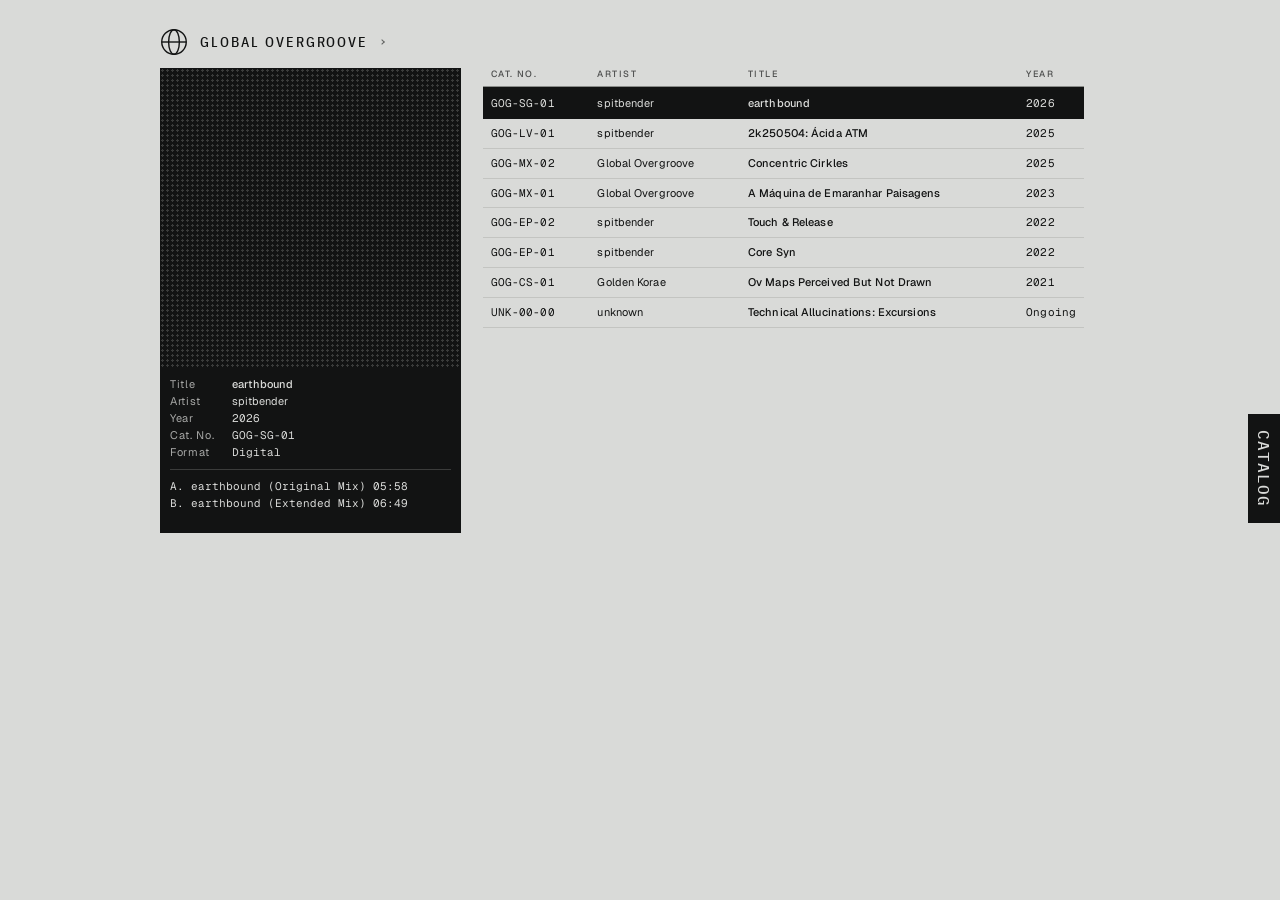
==== catalog/index.html @ df30cfed "Global Overgroove website Clean start: replaces the first upload so earlier photo location data is n" ====
<!DOCTYPE html>
<html lang="en">
<head>
<meta charset="utf-8">
<meta name="viewport" content="width=device-width, initial-scale=1, viewport-fit=cover">

<!-- =====================================================================
     CATALOG PAGE  (catalog/index.html)
     CONTENT BLOCK  -  THIS IS THE ONLY PART YOU NEED TO EDIT HERE
     =====================================================================
     The list is built from "catalog" in assets/site.js.
     To add a release, add it there, not here. Covers go in catalog/covers/.
     ===================================================================== -->
<script>
const PAGE = {

  root: "../",                   // path back to the site root (one folder down)

  browserTitle: "Catalog — Global Overgroove",
  sideTab: "CATALOG",            // text in the black box on the right edge. "" hides it
  heading: "Catalog",            // hidden heading, for screen readers

  /* column headings of the list */
  columns: { cat: "Cat. No.", artist: "Artist", title: "Title", year: "Year" },

  /* labels of the details under the cover, in this order */
  labels: { title: "Title", artist: "Artist", year: "Year", cat: "Cat. No.", format: "Format", status: "Status" },
};
</script>
<!-- ===================== END OF CONTENT BLOCK ===================== -->

<title>Catalog — Global Overgroove</title>
<link rel="preconnect" href="https://fonts.googleapis.com">
<link rel="preconnect" href="https://fonts.gstatic.com" crossorigin>
<link href="https://fonts.googleapis.com/css2?family=Geist:wght@400;500;600&family=Geist+Mono:wght@400;500&family=IBM+Plex+Sans+Condensed:wght@400;500;700&family=IBM+Plex+Mono:wght@400;500;600&display=swap" rel="stylesheet">
<link rel="stylesheet" href="../assets/base.css">
<link rel="stylesheet" href="../assets/list.css">
<script src="../assets/site.js"></script>
<style>
/* catalog page only: square covers, narrower frame, wider list. Type comes from assets/list.css */
:root{--frame-ratio:1/1}
.cols{grid-template-columns:minmax(0,1fr) minmax(0,2fr)}
tbody tr{cursor:default}
td.t.a{font-weight:400}      /* artist regular, title medium, as in the type test */
td.tt{font-weight:500}
.p-specs dd.n{font-family:var(--list-sans)}
.p-specs dd.t{font-weight:500}
.p-specs a.q{opacity:.75;text-decoration:underline;text-decoration-thickness:1px;text-underline-offset:3px}
.p-specs a.q:hover,.p-specs a.q:focus-visible{opacity:1}
@media (max-width:760px){.cols{grid-template-columns:minmax(0,1fr)}}
</style>
</head>
<body>
<div class="page" id="top">

  <nav class="site" id="site"></nav>
  <div class="tabs-side" id="tabs-side"><div class="tab-side" id="tab-side" aria-hidden="true"></div></div>

  <!-- two columns: cover frame on the left, release list on the right -->
  <div class="cols">
    <aside class="preview" id="preview" aria-live="polite">
      <div class="frame"><img id="p-img" alt=""></div>
      <div class="body" id="note"></div>
    </aside>
    <main>
      <h1 class="sr" id="h1"></h1>
      <table>
        <thead><tr><th scope="col" class="wide" id="h-cat"></th><th scope="col" id="h-artist"></th><th scope="col" id="h-title"></th><th scope="col" id="h-year"></th></tr></thead>
        <tbody id="rows"></tbody>
      </table>
    </main>
  </div>
</div>

<script src="../assets/base.js"></script>
<!-- CATALOG BUILDER. Reads "catalog" in assets/site.js. No need to edit. -->
<script>
(function(){
  try {
    var C = PAGE, root = C.root || '', S = (typeof SITE !== 'undefined') ? SITE : {};
    function $(id){ return document.getElementById(id); }
    function el(tag, cls, text){ var e=document.createElement(tag); if(cls) e.className=cls; if(text!=null) e.textContent=text; return e; }

    document.title = C.browserTitle;
    $('h1').textContent = C.heading;
    if (C.sideTab) $('tab-side').textContent = C.sideTab;
    else { $('tabs-side').remove(); document.querySelector('.page').classList.add('no-tabs'); }
    ['artist', 'title', 'cat', 'year'].forEach(function(k){ $('h-' + k).textContent = C.columns[k]; });

    // cover: loaded in the background, shown only once loaded (a missing file keeps the dotted frame)
    var img = $('p-img'), want = '', cache = {};
    img.hidden = true;
    function setImage(src, alt){
      want = src; img.hidden = true;
      if (!src || cache[src] === false) return;
      var put = function(){ if (want === src) { img.src = src; img.alt = alt; img.hidden = false; } };
      if (cache[src] === true) return put();
      var probe = new Image();
      probe.onload = function(){ cache[src] = true; put(); };
      probe.onerror = function(){ cache[src] = false; };
      probe.src = src;
    }

    // the note under the cover
    function show(r, tr){
      [].forEach.call($('rows').children, function(x){ x.classList.toggle('on', x === tr); });
      setImage(r.cover ? root + r.cover : '', r.artist + ': ' + r.title);
      var n = $('note'); n.textContent = '';
      // tech sheet, as on the Discography page: Title, Artist, Year, Cat. No., Format, Status
      // (names in the sans, the rest in the mono), then the tracklist
      var dl = el('dl', 'p-specs');
      [['title', r.title, 'n t'], ['artist', r.artist, 'n'], ['year', r.year], ['cat', r.cat], ['format', r.format], ['status', r.status]].forEach(function(f){
        if (!f[1]) return;
        dl.appendChild(el('dt', null, C.labels[f[0]]));
        var dd = el('dd', f[2] || null);
        if (f[0] === 'status' && r.link) {                  // with a link, the status is a quiet text link
          var a = el('a', 'q', f[1] + ' ↗'); a.href = r.link; a.target = '_blank'; a.rel = 'noopener'; dd.appendChild(a);
        } else dd.textContent = f[1];
        dl.appendChild(dd);
      });
      n.appendChild(dl);
      if (r.tracks && r.tracks.length) {                    // tracklist
        var ol = el('ol', 'tracks'); r.tracks.forEach(function(t){ ol.appendChild(el('li', null, t)); }); n.appendChild(ol);
      }
    }

    var list = S.catalog || [];
    if (!list.length) { $('preview').hidden = true; return; }
    list.forEach(function(r, i){
      var tr = el('tr'), ta = el('td', 't a'), tt = el('td', 'tt');
      var sub = el('span', 'sub', [r.cat, r.type, r.format, r.status].filter(Boolean).join(' · '));
      tr.tabIndex = 0; tr.id = 'c' + (i + 1);    // c1, c2 ... lets the landing search point at one release
      ta.appendChild(document.createTextNode(r.artist));
      tt.appendChild(document.createTextNode(r.title || '—'));
      tt.appendChild(sub);                       // cat · type · format · status, under the title on phones only
      tr.appendChild(el('td', 'cat wide', r.cat || '—'));   // catalogue number first (hidden on phones, where it moves under the title)
      tr.appendChild(ta); tr.appendChild(tt);
      tr.appendChild(el('td', 'yr', r.year || '—'));
      tr.addEventListener('mouseenter', function(){ show(r, tr); });
      tr.addEventListener('focus', function(){ show(r, tr); });
      $('rows').appendChild(tr);
    });

    // arriving from the search (catalog/index.html#c3): show that release and scroll to it
    var m = /^#c(\d+)$/.exec(location.hash), k = m ? +m[1] - 1 : 0;
    if (!list[k]) k = 0;
    var start = $('rows').children[k];
    show(list[k], start);
    if (m) start.scrollIntoView({ block: 'center' });
  } catch (e) {
    console.error(e);
    document.body.insertAdjacentHTML('afterbegin', '<p style="padding:12px;font:14px monospace">Content error: check the quotation marks and commas in assets/site.js.</p>');
  }
})();
</script>
</body>
</html>
---- assets/base.css ----
/* BASE STYLE SHEET - shared by every page: colours, fonts, menu, logo, index tabs.
   Colours are the variables just below (paper / ink / rule); fonts are --label and --value.

   COLOUR SCHEME: light silver on every device (the visitor's dark mode is ignored).
   The dark accents are the ink elements: side tab, hovered rows, and the cover panel on
   Work, Discography and Catalog (see assets/list.css).
   To go back to following the visitor's light / dark setting, use the earlier values:
     light  --paper:#ECEBE6; --ink:#141413; --rule:#8d8b84; --tab-text:#ECEBE6
     dark   --paper:#171716; --ink:#E6E4DD; --rule:#6b6963; --tab-text:#171716  (inside @media (prefers-color-scheme:dark)) */
:root{
  --paper:#D9DAD8; --ink:#121313; --rule:#8a8c89; --tab-text:#D9DAD8; --accent:#7a3cf0;
  color-scheme:light;
  --label:"IBM Plex Sans Condensed","Zen Kaku Gothic New","Arial Narrow",Arial,sans-serif;
  --value:"IBM Plex Mono","Zen Kaku Gothic New",ui-monospace,Menlo,Consolas,monospace;
  box-sizing:border-box;
  padding-top:env(safe-area-inset-top,0px);
  padding-bottom:env(safe-area-inset-bottom,0px);
}
*,*::before,*::after{box-sizing:border-box}
html{height:100%;scroll-behavior:smooth;scroll-padding-top:56px}
body{margin:0;background:var(--paper);color:var(--ink);font-family:var(--label);font-size:15px;line-height:1.35;min-height:100%}
.page{position:relative;max-width:1000px;margin:0 auto;padding:28px 56px 48px 20px;overflow-x:clip}
.page.no-tabs{padding-right:20px}
a{color:inherit;text-decoration-thickness:1px;text-underline-offset:3px}
a:focus-visible,button:focus-visible{outline:3px solid var(--ink);outline-offset:2px}
.sr{position:absolute;width:1px;height:1px;overflow:hidden;clip:rect(0 0 0 0);white-space:nowrap}

/* site bar: logo (links home) + menu title; stays visible while scrolling */
.site{position:sticky;top:env(safe-area-inset-top,0px);z-index:8;width:max-content;max-width:100%;margin:0 0 12px;display:flex;align-items:center;gap:12px;background:var(--paper);padding-right:8px}
.logo{display:block;flex:none;width:28px;height:28px;color:var(--ink)}
.logo svg,.logo img{display:block;width:100%;height:100%}
.logo img{object-fit:contain;object-position:left center}
.logo:hover{opacity:.7}
.logo .ink{fill:currentColor}
.logo .cut{fill:var(--paper);stroke:none}
.logo .cutl{fill:none;stroke:var(--paper);stroke-linecap:round}

/* menu title + small thin chevron (right when closed, down when open) */
.site-btn{display:flex;align-items:center;gap:.8em;background:var(--paper);color:var(--ink);border:0;padding:3px 8px 3px 0;font:500 14px/1.3 var(--label);letter-spacing:.14em;cursor:pointer;text-align:left}
.site-btn.static{cursor:default}
.site-btn.static::after{display:none}
.site-btn::after,.sub-btn::after{content:"";flex:none;width:4px;height:4px;border-right:1px solid currentColor;border-bottom:1px solid currentColor;opacity:.6;transform:rotate(-45deg);transition:transform .15s}
.site-btn[aria-expanded=true]::after,.sub-btn[aria-expanded=true]::after{transform:rotate(45deg) translate(-1px,-1px)}

/* menu list */
.site-menu{position:absolute;top:100%;left:0;margin:2px 0 0;padding:0;list-style:none;min-width:220px;background:var(--paper);border:1px solid var(--rule)}
.site-menu li+li{border-top:1px solid var(--rule)}
.site-menu a{display:block;padding:6px 12px 6px 8px;font-size:14px;letter-spacing:.08em;text-decoration:none}
.site-menu a::before{content:"";display:inline-block;width:1.2em}
.site-menu a[aria-current]::before{content:"\25CF"}
.site-menu a:hover,.site-menu a:focus-visible{background:var(--ink);color:var(--paper);outline:none}

/* sub-list: a line with its own chevron; the list folds open underneath, indented */
.sub-row{display:flex;align-items:stretch}
.sub-row>a{flex:1}
.sub-btn{display:flex;align-items:center;gap:.8em;background:transparent;color:inherit;border:0;padding:6px 12px 6px 8px;font:inherit;font-size:14px;letter-spacing:.08em;cursor:pointer;text-align:left}
.sub-btn.only{flex:1}
.sub-btn.only::before{content:"";display:inline-block;width:1.2em;margin-right:-.8em}
.sub-row>a+.sub-btn{border-left:1px solid var(--rule);padding:6px 12px}
.sub-btn:hover,.sub-btn:focus-visible{background:var(--ink);color:var(--paper);outline:none}
.site-menu ul{list-style:none;margin:0;padding:0;border-top:1px solid var(--rule)}
.site-menu ul[hidden]{display:none}
.site-menu ul a{padding-left:24px;font-size:13px}

/* index tabs: top = this page; side = this page (+ the next page as an outlined link) */
.tab-top{position:absolute;top:28px;right:0;background:var(--ink);color:var(--tab-text);font:700 64px/1 var(--label);height:70px;padding:0 0 0 14px;width:124px;overflow:hidden;white-space:nowrap}
.tab-top span{display:block;transform:translateX(18px);padding-top:3px}
.tabs-side{position:fixed;right:0;top:46%;z-index:5;display:flex;flex-direction:column;align-items:flex-end;gap:6px}
.tab-side{background:var(--ink);color:var(--tab-text);writing-mode:vertical-rl;font:500 16px/1 var(--value);padding:16px 8px;letter-spacing:.06em}
a.tab-side{text-decoration:none;cursor:pointer;background:var(--paper);color:var(--ink);box-shadow:inset 0 0 0 1px var(--ink)}
a.tab-side:hover,a.tab-side:focus-visible{background:var(--ink);color:var(--tab-text);outline:none}

.foot{margin-top:6px;font:400 12px var(--value);display:flex;justify-content:space-between;gap:12px;flex-wrap:wrap}

@media (max-width:760px){
  .page{padding:20px 44px 40px 12px}
  .page.no-tabs{padding-right:12px}
  .tab-top{font-size:48px;height:56px;width:100px;top:20px}
  .tab-side{font-size:18px;padding:12px 6px}
}
/* desktop: the menu opens to the right of the title as one line of sections;
   the chevron turns to point back left while it is open. Phones keep the vertical list above. */
@media (min-width:761px){
  .site-menu{top:50%;left:100%;transform:translateY(-50%);margin:0;display:flex;align-items:center;min-width:0;border:0;background:var(--paper);white-space:nowrap}
  .site-menu[hidden]{display:none}
  .site-menu li+li{border-top:0}
  .site-menu a{padding:3px 9px;font-size:13px;letter-spacing:.12em}
  .site-menu a::before{width:0}
  .site-menu a[aria-current]::before{content:"\25CF";width:auto;margin-right:.45em;font-size:.65em;vertical-align:.15em}
  .site-btn[aria-expanded=true]::after{transform:rotate(135deg) translate(-1px,-1px)}
}
@media (pointer:coarse){.site-menu a,.sub-btn{padding-top:10px;padding-bottom:10px}}
@media (prefers-reduced-motion:reduce){html{scroll-behavior:auto}.site-btn::after,.sub-btn::after{transition:none}}
---- assets/list.css ----
/* LIST PAGES STYLE SHEET - Work, Discography, Catalog: preview frame on the left, list on the right.
   Loaded after base.css. The frame shape is set per page with --frame-ratio.
   Type: Geist for names and titles, Geist Mono for numbers (years, catalogue numbers, durations, formats).
   --list-size sets the text size of every list and preview in one place. */
:root{
  --list-size:11px;
  --list-sans:"Geist","Helvetica Neue",Arial,sans-serif;
  --list-mono:"Geist Mono",ui-monospace,Menlo,Consolas,monospace;
  --row-line:#c3c4c1;                    /* faint line between rows, on the silver */
  --panel:var(--ink);                    /* the cover panel is dark: ink ground, silver text */
  --panel-text:var(--paper);
  --panel-rule:#3b3c3b;
}

.cols{display:grid;grid-template-columns:minmax(0,2fr) minmax(0,3fr);gap:0 22px;align-items:start}

/* list: one faint line under each row; the row under the pointer turns ink */
table{width:100%;border-collapse:collapse;font-variant-numeric:tabular-nums}
td{padding:7px 8px;text-align:left;vertical-align:baseline;border-bottom:1px solid var(--row-line);font:400 var(--list-size)/1.35 var(--list-sans);letter-spacing:.01em}
td.yr,td.cat,td.m{font-family:var(--list-mono);white-space:nowrap}
td.yr{width:4.5em}
td.type{width:1%;white-space:nowrap}
td.t{font-weight:500}
td.t a{text-decoration:none}
td.t a::after{content:"";position:absolute;inset:0}
/* column headings: small spaced capitals with one thin line underneath */
thead th{padding:0 8px 6px;text-align:left;font:500 calc(var(--list-size) - 2px) var(--list-sans);letter-spacing:.16em;text-transform:uppercase;opacity:.7;border-bottom:1px solid var(--rule)}
thead + tbody tr:first-child td{padding-top:9px}

tbody tr{position:relative;cursor:pointer;transition:background .12s,color .12s}
tbody tr.soon{cursor:default}
tbody tr.soon td{opacity:.75}
tbody tr.soon:hover td,tbody tr.soon.on td{opacity:1}
tbody tr:hover,tbody tr:focus-within,tbody tr.on{background:var(--ink);color:var(--paper)}
tbody tr:hover td,tbody tr:focus-within td,tbody tr.on td{border-bottom-color:var(--ink)}
tbody tr:focus-within a{outline:none}
tbody tr:focus-visible{outline:3px solid var(--ink);outline-offset:2px}

/* preview panel: dark, stays in view while scrolling the list */
.preview{position:sticky;top:56px;background:var(--panel);color:var(--panel-text)}
.preview .frame{position:relative;aspect-ratio:var(--frame-ratio,4/5);background:radial-gradient(circle at 50% 50%,var(--panel-rule) 0 1px,transparent 1.4px) 0 0/5px 5px}
.preview img{position:absolute;inset:0;width:100%;height:100%;object-fit:cover;display:block;background:var(--panel)}
.preview .tracks{border-top-color:var(--panel-rule)}
.preview a:focus-visible{outline:2px solid var(--panel-text);outline-offset:2px}
/* quiet text link inside the panel (Open, Discogs, shop links) */
.ql{display:inline-block;font:400 calc(var(--list-size) - 1px) var(--list-mono);letter-spacing:.04em;opacity:.6;text-decoration:underline;text-decoration-thickness:1px;text-underline-offset:3px}
.ql:hover,.ql:focus-visible{opacity:1}
.ql[hidden]{display:none}
.preview img[hidden]{display:none}
.preview .body{padding:8px 10px 10px}
.preview .p-title{margin:0 0 6px;font:500 calc(var(--list-size) + 2px)/1.3 var(--list-sans);letter-spacing:.02em}
.preview .p-meta{margin:0 0 8px;font:400 var(--list-size) var(--list-mono);opacity:.8}
.preview .p-text{margin:0 0 10px;font:400 calc(var(--list-size) + 2px)/1.5 var(--list-sans)}
.preview .p-text:empty{display:none}
.preview .p-open{font:500 var(--list-size) var(--list-sans);letter-spacing:.12em;text-decoration:none;border:1px solid currentColor;padding:3px 10px;display:inline-block}
.preview .p-open[hidden]{display:none}
.preview .p-open:hover,.preview .p-open:focus-visible{background:var(--panel-text);color:var(--panel);outline:none}
.preview .p-soon,.preview .status{display:block;margin:0;font:400 var(--list-size) var(--list-mono);letter-spacing:.04em;opacity:.7}
.preview .p-soon[hidden]{display:none}
/* details under the cover: label / value lines, then a tracklist */
.p-specs{display:grid;grid-template-columns:auto 1fr;gap:3px 18px;margin:0 0 10px}
.p-specs dt{font:400 var(--list-size) var(--list-sans);letter-spacing:.06em;opacity:.75}
.p-specs dd{margin:0;font:400 var(--list-size) var(--list-mono)}
.tracks{list-style:none;margin:0 0 10px;padding:8px 0 0;border-top:1px solid var(--panel-rule);font:400 var(--list-size)/1.6 var(--list-mono)}

/* phones: no preview panel; a tap on a row opens the page, and .sub lines appear under titles */
.sub{display:none}
@media (max-width:760px){
  .cols{grid-template-columns:minmax(0,1fr)}
  .preview{display:none}
  td.type,td.wide,thead th.wide{display:none}
  tbody tr.on:not(:hover){background:none;color:inherit}   /* no preview on phones, so no selected row either */
  tbody tr.on:not(:hover) td{border-bottom-color:var(--row-line)}
  .sub{display:block;margin-top:2px;font:400 calc(var(--list-size) - 1px) var(--list-mono);font-weight:400;letter-spacing:0;opacity:.75}
}
@media (prefers-reduced-motion:reduce){tbody tr{transition:none}}
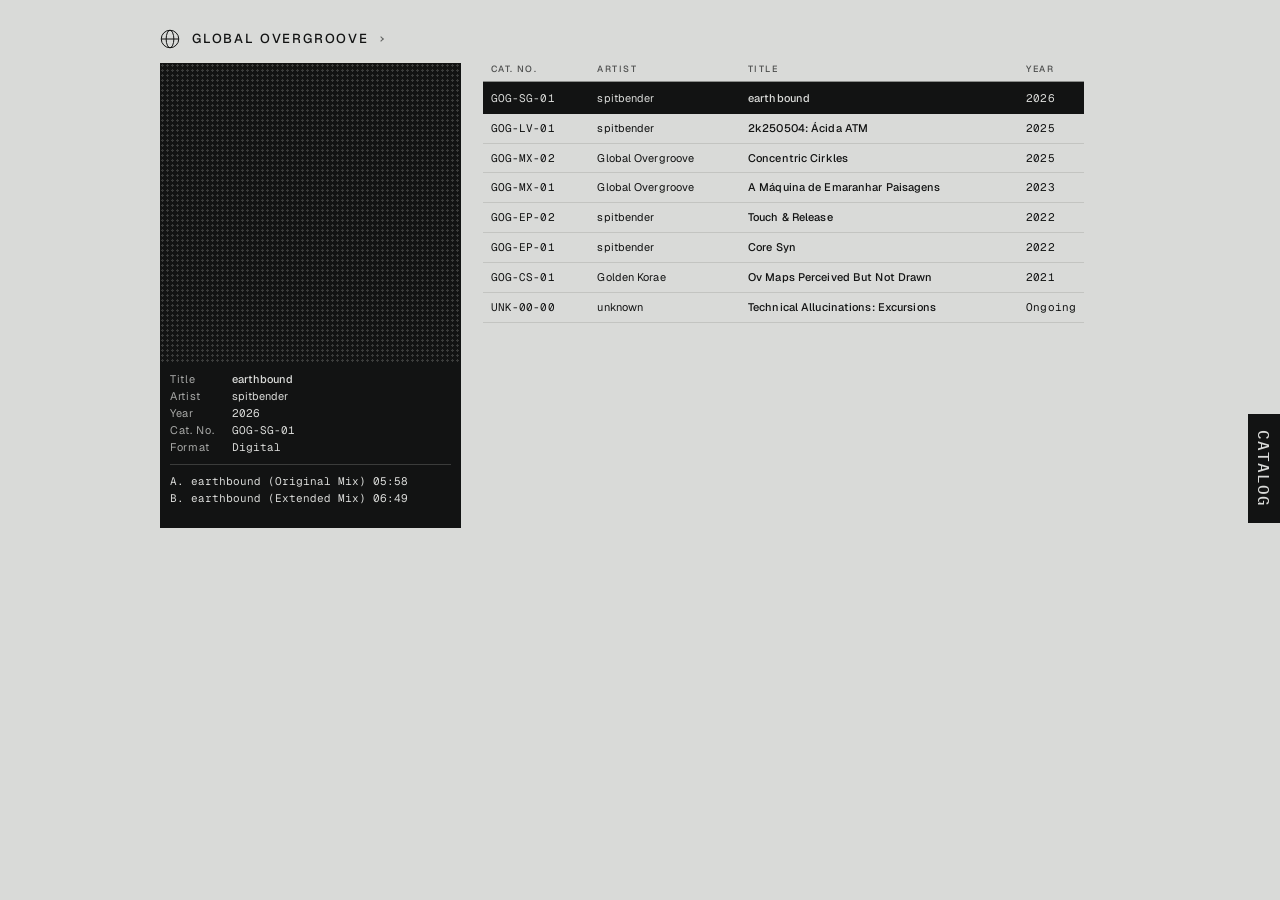
==== commit 3fb4e6dd: "Menu search after the sections, landing-style cursor; phone fixes - desktop menu: title, sections, t" ====
--- a/catalog/index.html
+++ b/catalog/index.html
@@ -144,6 +144,19 @@
     // arriving from the search (catalog/index.html#c3): show that release and scroll to it
     var m = /^#c(\d+)$/.exec(location.hash), k = m ? +m[1] - 1 : 0;
     if (!list[k]) k = 0;
+
+    // once the page has loaded, fetch every cover quietly in the background, so hovering shows it at once
+    window.addEventListener('load', function(){
+      list.forEach(function(x){
+        if (!x.cover) return;
+        var src = root + x.cover;
+        if (src in cache) return;
+        var pre = new Image();
+        pre.onload = function(){ cache[src] = true; };
+        pre.onerror = function(){ cache[src] = false; };
+        pre.src = src;
+      });
+    });
     var start = $('rows').children[k];
     show(list[k], start);
     if (m) start.scrollIntoView({ block: 'center' });
@@ -153,5 +166,6 @@
   }
 })();
 </script>
+<script src="../assets/list-mobile.js"></script>
 </body>
 </html>
--- a/assets/base.css
+++ b/assets/base.css
@@ -12,6 +12,8 @@
   color-scheme:light;
   --label:"IBM Plex Sans Condensed","Zen Kaku Gothic New","Arial Narrow",Arial,sans-serif;
   --value:"IBM Plex Mono","Zen Kaku Gothic New",ui-monospace,Menlo,Consolas,monospace;
+  --nav:"Geist","Helvetica Neue",Arial,sans-serif;     /* site title: the face of the page headings */
+  --nav-mono:"Geist Mono",ui-monospace,Menlo,Consolas,monospace;   /* menu sections and search: the small label face */
   box-sizing:border-box;
   padding-top:env(safe-area-inset-top,0px);
   padding-bottom:env(safe-area-inset-bottom,0px);
@@ -27,7 +29,7 @@
 
 /* site bar: logo (links home) + menu title; stays visible while scrolling */
 .site{position:sticky;top:env(safe-area-inset-top,0px);z-index:8;width:max-content;max-width:100%;margin:0 0 12px;display:flex;align-items:center;gap:12px;background:var(--paper);padding-right:8px}
-.logo{display:block;flex:none;width:28px;height:28px;color:var(--ink)}
+.logo{display:block;flex:none;width:20px;height:20px;color:var(--ink)}
 .logo svg,.logo img{display:block;width:100%;height:100%}
 .logo img{object-fit:contain;object-position:left center}
 .logo:hover{opacity:.7}
@@ -36,7 +38,7 @@
 .logo .cutl{fill:none;stroke:var(--paper);stroke-linecap:round}
 
 /* menu title + small thin chevron (right when closed, down when open) */
-.site-btn{display:flex;align-items:center;gap:.8em;background:var(--paper);color:var(--ink);border:0;padding:3px 8px 3px 0;font:500 14px/1.3 var(--label);letter-spacing:.14em;cursor:pointer;text-align:left}
+.site-btn{display:flex;align-items:center;gap:.8em;background:var(--paper);color:var(--ink);border:0;padding:3px 8px 3px 0;font:500 13px/1.3 var(--nav);letter-spacing:.14em;cursor:pointer;text-align:left}
 .site-btn.static{cursor:default}
 .site-btn.static::after{display:none}
 .site-btn::after,.sub-btn::after{content:"";flex:none;width:4px;height:4px;border-right:1px solid currentColor;border-bottom:1px solid currentColor;opacity:.6;transform:rotate(-45deg);transition:transform .15s}
@@ -45,7 +47,7 @@
 /* menu list */
 .site-menu{position:absolute;top:100%;left:0;margin:2px 0 0;padding:0;list-style:none;min-width:220px;background:var(--paper);border:1px solid var(--rule)}
 .site-menu li+li{border-top:1px solid var(--rule)}
-.site-menu a{display:block;padding:6px 12px 6px 8px;font-size:14px;letter-spacing:.08em;text-decoration:none}
+.site-menu a{display:block;padding:6px 12px 6px 8px;font:400 11px/1.3 var(--nav-mono);letter-spacing:.08em;text-transform:uppercase;text-decoration:none}
 .site-menu a::before{content:"";display:inline-block;width:1.2em}
 .site-menu a[aria-current]::before{content:"\25CF"}
 .site-menu a:hover,.site-menu a:focus-visible{background:var(--ink);color:var(--paper);outline:none}
@@ -78,16 +80,47 @@
   .tab-top{font-size:48px;height:56px;width:100px;top:20px}
   .tab-side{font-size:18px;padding:12px 6px}
 }
+/* search in the menu: label, one thin underlined line with a blinking block cursor; results drop below */
+.nav-search{position:relative;display:flex;align-items:baseline;gap:10px;padding:8px 8px 6px}
+.nav-label{flex:none;font:400 11px/1.3 var(--nav-mono);letter-spacing:.08em;text-transform:uppercase;transition:opacity .25s;cursor:text}
+.nav-search.filled .nav-label{opacity:.4}
+.nq-wrap{position:relative;flex:1;min-width:0;display:flex;border-bottom:1px solid var(--rule)}
+.nav-search:focus-within .nq-wrap{border-bottom-color:var(--ink)}
+.nq-wrap input{flex:1;min-width:0;width:100%;border:0;background:transparent;color:var(--ink);font:400 11px/1.3 var(--nav-mono);letter-spacing:.04em;padding:2px 0;outline:none;border-radius:0;-webkit-appearance:none;appearance:none;caret-color:transparent}
+.nq-wrap.native input{caret-color:var(--ink)}
+.nq-wrap input::-webkit-search-cancel-button{display:none}
+.nq-measure{position:absolute;visibility:hidden;white-space:pre;font:400 11px var(--nav-mono);letter-spacing:.04em;pointer-events:none}
+.nq-cursor{position:absolute;top:50%;left:0;width:6px;height:12px;margin-top:-6px;background:#6f706e;pointer-events:none;animation:nq-blink 1.06s steps(1,end) infinite}
+.nq-cursor.typing{animation:none}
+.nq-cursor[hidden]{display:none}
+@keyframes nq-blink{0%{opacity:1}50%{opacity:0}}
+.nav-hits{position:absolute;left:0;top:100%;margin:4px 0 0;padding:0;list-style:none;width:420px;max-width:calc(100vw - 32px);background:var(--paper);border:1px solid var(--rule);z-index:10}
+.nav-hits li+li{border-top:1px solid var(--rule)}
+.site-menu .nav-hits a,.nav-hits .soon,.nav-hits .none{display:flex;justify-content:space-between;align-items:baseline;gap:12px;padding:5px 8px;text-transform:none;letter-spacing:0}
+.site-menu .nav-hits a::before{display:none}
+.nav-hits b{font:500 12px/1.3 var(--nav);letter-spacing:.01em;white-space:nowrap;overflow:hidden;text-overflow:ellipsis}
+.nav-hits span{font:400 10px var(--nav-mono);opacity:.7;white-space:nowrap}
+.nav-hits .soon{opacity:.6}
+.nav-hits .none{font:400 11px var(--nav-mono);opacity:.6}
+.site-menu .nav-hits a.active{background:var(--ink);color:var(--paper)}
+@media (prefers-reduced-motion:reduce){.nq-cursor{animation:none}.nav-label{transition:none}}
+
 /* desktop: the menu opens to the right of the title as one line of sections;
    the chevron turns to point back left while it is open. Phones keep the vertical list above. */
 @media (min-width:761px){
-  .site-menu{top:50%;left:100%;transform:translateY(-50%);margin:0;display:flex;align-items:center;min-width:0;border:0;background:var(--paper);white-space:nowrap}
+  .site{width:auto;padding-right:0}                                   /* the bar spans the page width */
+  .site-menu{position:static;flex:1;min-width:0;margin:0 0 0 10px;display:flex;align-items:center;border:0;background:var(--paper);white-space:nowrap}
   .site-menu[hidden]{display:none}
   .site-menu li+li{border-top:0}
-  .site-menu a{padding:3px 9px;font-size:13px;letter-spacing:.12em}
+  .site-menu a{padding:3px 9px}
   .site-menu a::before{width:0}
   .site-menu a[aria-current]::before{content:"\25CF";width:auto;margin-right:.45em;font-size:.65em;vertical-align:.15em}
+  .nav-search{flex:1;min-width:120px;padding:0 0 0 16px}                 /* the search fills the rest of the row, up to the right edge */
+  .nav-hits{left:auto;right:0}
   .site-btn[aria-expanded=true]::after{transform:rotate(135deg) translate(-1px,-1px)}
 }
+
 @media (pointer:coarse){.site-menu a,.sub-btn{padding-top:10px;padding-bottom:10px}}
+/* phones zoom in on text fields under 16 px: keep search fields at 16 px on touch screens */
+@media (pointer:coarse){.nq-wrap input,.nq-measure{font-size:16px}.nq-cursor{height:16px;margin-top:-8px;width:8px}}
 @media (prefers-reduced-motion:reduce){html{scroll-behavior:auto}.site-btn::after,.sub-btn::after{transition:none}}
--- a/assets/list.css
+++ b/assets/list.css
@@ -73,4 +73,12 @@
   tbody tr.on:not(:hover) td{border-bottom-color:var(--row-line)}
   .sub{display:block;margin-top:2px;font:400 calc(var(--list-size) - 1px) var(--list-mono);font-weight:400;letter-spacing:0;opacity:.75}
 }
+/* phones: a tapped row opens the panel underneath it (assets/list-mobile.js) */
+tr.drawer,tr.drawer:hover{background:none!important;color:inherit!important;cursor:default}
+tr.drawer > td{padding:0 0 14px;border-bottom:1px solid var(--row-line)}
+tr.drawer .preview{display:block!important;position:static;max-width:420px}
+@media (max-width:760px){
+  tbody tr.open{background:var(--ink);color:var(--paper)}
+  tbody tr.open td{border-bottom-color:var(--ink)}
+}
 @media (prefers-reduced-motion:reduce){tbody tr{transition:none}}
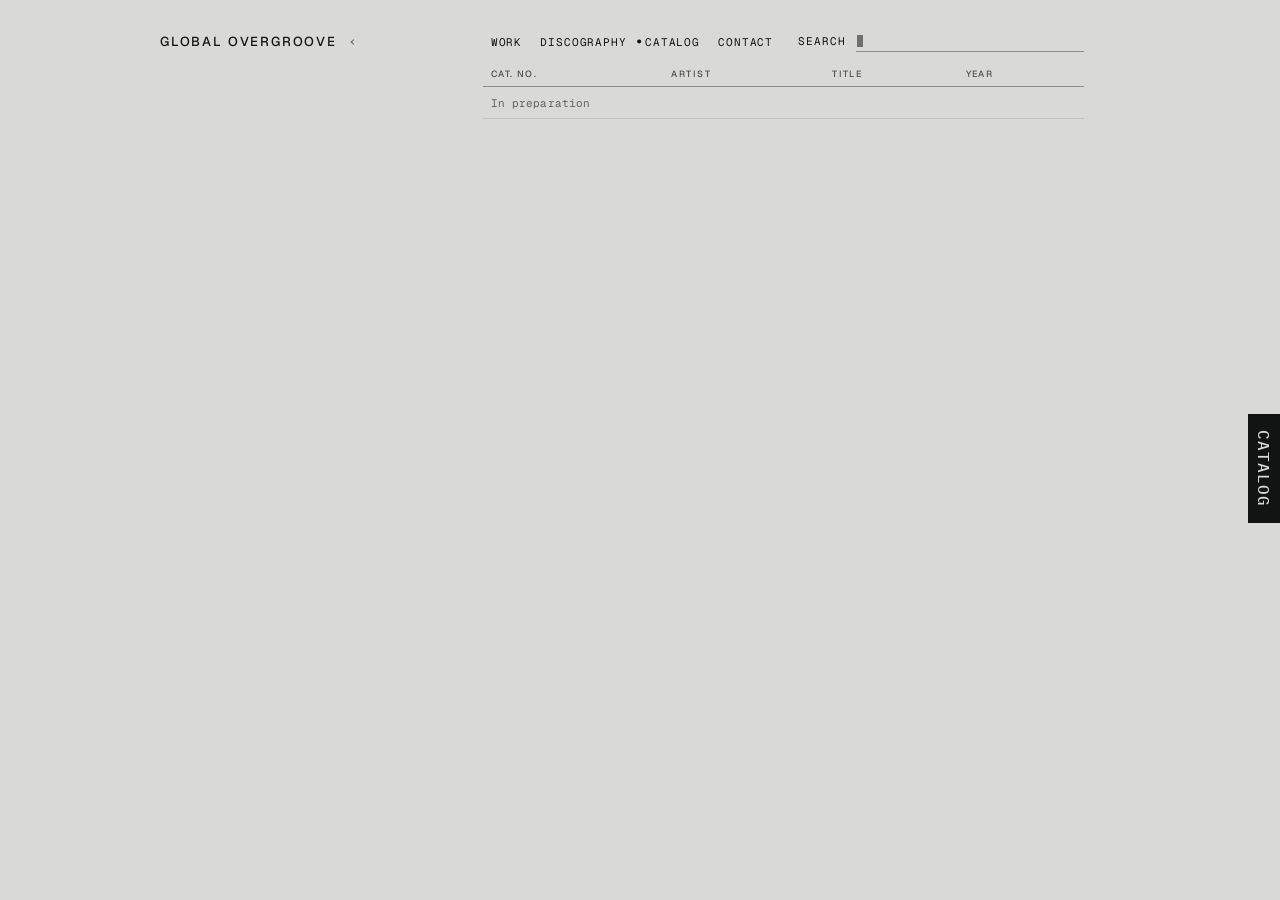
==== commit b541637f: "Spin and Trasgo covers; catalog entries hidden for now; Permafrost and SWARM project pages - Catalog" ====
--- a/catalog/index.html
+++ b/catalog/index.html
@@ -25,6 +25,9 @@
 
   /* labels of the details under the cover, in this order */
   labels: { title: "Title", artist: "Artist", year: "Year", cat: "Cat. No.", format: "Format", status: "Status" },
+
+  /* shown in the list while every release is hidden (hide: true in assets/site.js). "" = nothing */
+  emptyText: "In preparation",
 };
 </script>
 <!-- ===================== END OF CONTENT BLOCK ===================== -->
@@ -48,6 +51,12 @@
 .p-specs a.q{opacity:.75;text-decoration:underline;text-decoration-thickness:1px;text-underline-offset:3px}
 .p-specs a.q:hover,.p-specs a.q:focus-visible{opacity:1}
 @media (max-width:760px){.cols{grid-template-columns:minmax(0,1fr)}}
+/* every release hidden: the list alone, one quiet line, no panel */
+.cols.empty{grid-template-columns:minmax(0,1fr) minmax(0,2fr)}
+.cols.empty main{grid-column:2}
+tr.none,tr.none:hover{background:none!important;color:inherit!important;cursor:default}
+tr.none td{opacity:.6;font-family:var(--list-mono)}
+@media (max-width:760px){.cols.empty main{grid-column:1}}
 </style>
 </head>
 <body>
@@ -124,9 +133,16 @@
       }
     }
 
-    var list = S.catalog || [];
-    if (!list.length) { $('preview').hidden = true; return; }
-    list.forEach(function(r, i){
+    // releases with hide: true in assets/site.js are left out (their c-numbers stay the same)
+    var list = [], ids = [];
+    (S.catalog || []).forEach(function(r, i){ if (!r.hide) { list.push(r); ids.push(i); } });
+    if (!list.length) {
+      $('preview').hidden = true; document.querySelector('.cols').classList.add('empty');
+      if (C.emptyText) { var er = el('tr', 'none'), ec = el('td', null, C.emptyText); ec.colSpan = 4; er.appendChild(ec); $('rows').appendChild(er); }
+      return;
+    }
+    list.forEach(function(r, j){
+      var i = ids[j];
       var tr = el('tr'), ta = el('td', 't a'), tt = el('td', 'tt');
       var sub = el('span', 'sub', [r.cat, r.type, r.format, r.status].filter(Boolean).join(' · '));
       tr.tabIndex = 0; tr.id = 'c' + (i + 1);    // c1, c2 ... lets the landing search point at one release
@@ -142,8 +158,8 @@
     });
 
     // arriving from the search (catalog/index.html#c3): show that release and scroll to it
-    var m = /^#c(\d+)$/.exec(location.hash), k = m ? +m[1] - 1 : 0;
-    if (!list[k]) k = 0;
+    var m = /^#c(\d+)$/.exec(location.hash), k = m ? ids.indexOf(+m[1] - 1) : 0;
+    if (k < 0) { k = 0; m = null; }
 
     // once the page has loaded, fetch every cover quietly in the background, so hovering shows it at once
     window.addEventListener('load', function(){
--- a/assets/base.css
+++ b/assets/base.css
@@ -28,7 +28,10 @@
 .sr{position:absolute;width:1px;height:1px;overflow:hidden;clip:rect(0 0 0 0);white-space:nowrap}
 
 /* site bar: logo (links home) + menu title; stays visible while scrolling */
-.site{position:sticky;top:env(safe-area-inset-top,0px);z-index:8;width:max-content;max-width:100%;margin:0 0 12px;display:flex;align-items:center;gap:12px;background:var(--paper);padding-right:8px}
+.site{position:relative;z-index:8;margin:0 0 12px;display:flex;flex-direction:column;align-items:stretch;gap:8px;background:var(--paper)}
+.site-head{display:flex;align-items:center;gap:4px;min-height:24px}
+.site-title{font:500 13px/1.3 var(--nav);letter-spacing:.14em;text-decoration:none;white-space:nowrap}
+.site-title:hover{opacity:.7}
 .logo{display:block;flex:none;width:20px;height:20px;color:var(--ink)}
 .logo svg,.logo img{display:block;width:100%;height:100%}
 .logo img{object-fit:contain;object-position:left center}
@@ -38,14 +41,14 @@
 .logo .cutl{fill:none;stroke:var(--paper);stroke-linecap:round}
 
 /* menu title + small thin chevron (right when closed, down when open) */
-.site-btn{display:flex;align-items:center;gap:.8em;background:var(--paper);color:var(--ink);border:0;padding:3px 8px 3px 0;font:500 13px/1.3 var(--nav);letter-spacing:.14em;cursor:pointer;text-align:left}
-.site-btn.static{cursor:default}
-.site-btn.static::after{display:none}
+/* the arrow next to the title: opens and closes the menu */
+.site-btn{display:flex;align-items:center;justify-content:center;width:22px;height:22px;background:transparent;color:var(--ink);border:0;padding:0;cursor:pointer}
+.site-btn:hover::after{opacity:1}
 .site-btn::after,.sub-btn::after{content:"";flex:none;width:4px;height:4px;border-right:1px solid currentColor;border-bottom:1px solid currentColor;opacity:.6;transform:rotate(-45deg);transition:transform .15s}
 .site-btn[aria-expanded=true]::after,.sub-btn[aria-expanded=true]::after{transform:rotate(45deg) translate(-1px,-1px)}
 
 /* menu list */
-.site-menu{position:absolute;top:100%;left:0;margin:2px 0 0;padding:0;list-style:none;min-width:220px;background:var(--paper);border:1px solid var(--rule)}
+.site-menu{position:static;margin:0;padding:0;list-style:none;background:var(--paper);border-top:1px solid var(--rule);border-bottom:1px solid var(--rule)}
 .site-menu li+li{border-top:1px solid var(--rule)}
 .site-menu a{display:block;padding:6px 12px 6px 8px;font:400 11px/1.3 var(--nav-mono);letter-spacing:.08em;text-transform:uppercase;text-decoration:none}
 .site-menu a::before{content:"";display:inline-block;width:1.2em}
@@ -79,6 +82,11 @@
   .page.no-tabs{padding-right:12px}
   .tab-top{font-size:48px;height:56px;width:100px;top:20px}
   .tab-side{font-size:18px;padding:12px 6px}
+  /* phones: only the title line stays at the top while scrolling; the menu scrolls away under it */
+  .site{display:contents}
+  .site-head{position:sticky;top:0;z-index:9;background:var(--paper);margin:-12px 0 0;padding:12px 0 10px}
+  .site-menu{margin:0 0 12px}
+  .site-menu[hidden] + *{margin-top:0}
 }
 /* search in the menu: label, one thin underlined line with a blinking block cursor; results drop below */
 .nav-search{position:relative;display:flex;align-items:baseline;gap:10px;padding:8px 8px 6px}
@@ -108,18 +116,21 @@
 /* desktop: the menu opens to the right of the title as one line of sections;
    the chevron turns to point back left while it is open. Phones keep the vertical list above. */
 @media (min-width:761px){
-  .site{width:auto;padding-right:0}                                   /* the bar spans the page width */
-  .site-menu{position:static;flex:1;min-width:0;margin:0 0 0 10px;display:flex;align-items:center;border:0;background:var(--paper);white-space:nowrap}
+  /* the nav follows the list pages' two columns: title over the left column,
+     the menu starting where the right column starts, so it lines up with the tables on every page */
+  .site{position:sticky;top:env(safe-area-inset-top,0px);display:grid;grid-template-columns:minmax(0,1fr) minmax(0,2fr);gap:0 22px;align-items:center;min-height:28px}
+  .site-menu{grid-column:2;display:flex;align-items:center;min-width:0;border:0;white-space:nowrap;margin-left:-1px}   /* section text starts where the table text starts */
   .site-menu[hidden]{display:none}
   .site-menu li+li{border-top:0}
-  .site-menu a{padding:3px 9px}
+  .site-menu a{position:relative;padding:3px 9px}
   .site-menu a::before{width:0}
-  .site-menu a[aria-current]::before{content:"\25CF";width:auto;margin-right:.45em;font-size:.65em;vertical-align:.15em}
+  .site-menu a[aria-current]::before{content:"\25CF";position:absolute;left:1px;top:50%;transform:translateY(-52%);width:auto;margin:0;font-size:.65em}   /* the dot sits in the gap before the word */
   .nav-search{flex:1;min-width:120px;padding:0 0 0 16px}                 /* the search fills the rest of the row, up to the right edge */
   .nav-hits{left:auto;right:0}
   .site-btn[aria-expanded=true]::after{transform:rotate(135deg) translate(-1px,-1px)}
 }
 
+
 @media (pointer:coarse){.site-menu a,.sub-btn{padding-top:10px;padding-bottom:10px}}
 /* phones zoom in on text fields under 16 px: keep search fields at 16 px on touch screens */
 @media (pointer:coarse){.nq-wrap input,.nq-measure{font-size:16px}.nq-cursor{height:16px;margin-top:-8px;width:8px}}
--- a/assets/list.css
+++ b/assets/list.css
@@ -12,7 +12,7 @@
   --panel-rule:#3b3c3b;
 }
 
-.cols{display:grid;grid-template-columns:minmax(0,2fr) minmax(0,3fr);gap:0 22px;align-items:start}
+.cols{display:grid;grid-template-columns:minmax(0,1fr) minmax(0,2fr);gap:0 22px;align-items:start}   /* the same on every list page; the menu lines up with the right column */
 
 /* list: one faint line under each row; the row under the pointer turns ink */
 table{width:100%;border-collapse:collapse;font-variant-numeric:tabular-nums}
@@ -35,6 +35,10 @@
 tbody tr:hover td,tbody tr:focus-within td,tbody tr.on td{border-bottom-color:var(--ink)}
 tbody tr:focus-within a{outline:none}
 tbody tr:focus-visible{outline:3px solid var(--ink);outline-offset:2px}
+/* the last hovered row is not kept highlighted once the pointer leaves the list */
+#rows:not(:hover) tr.on:not(:focus-within){background:none;color:inherit}
+#rows:not(:hover) tr.on:not(:focus-within) td{border-bottom-color:var(--row-line)}
+#rows:not(:hover) tr.soon.on:not(:focus-within) td{opacity:.75}
 
 /* preview panel: dark, stays in view while scrolling the list */
 .preview{position:sticky;top:56px;background:var(--panel);color:var(--panel-text)}
